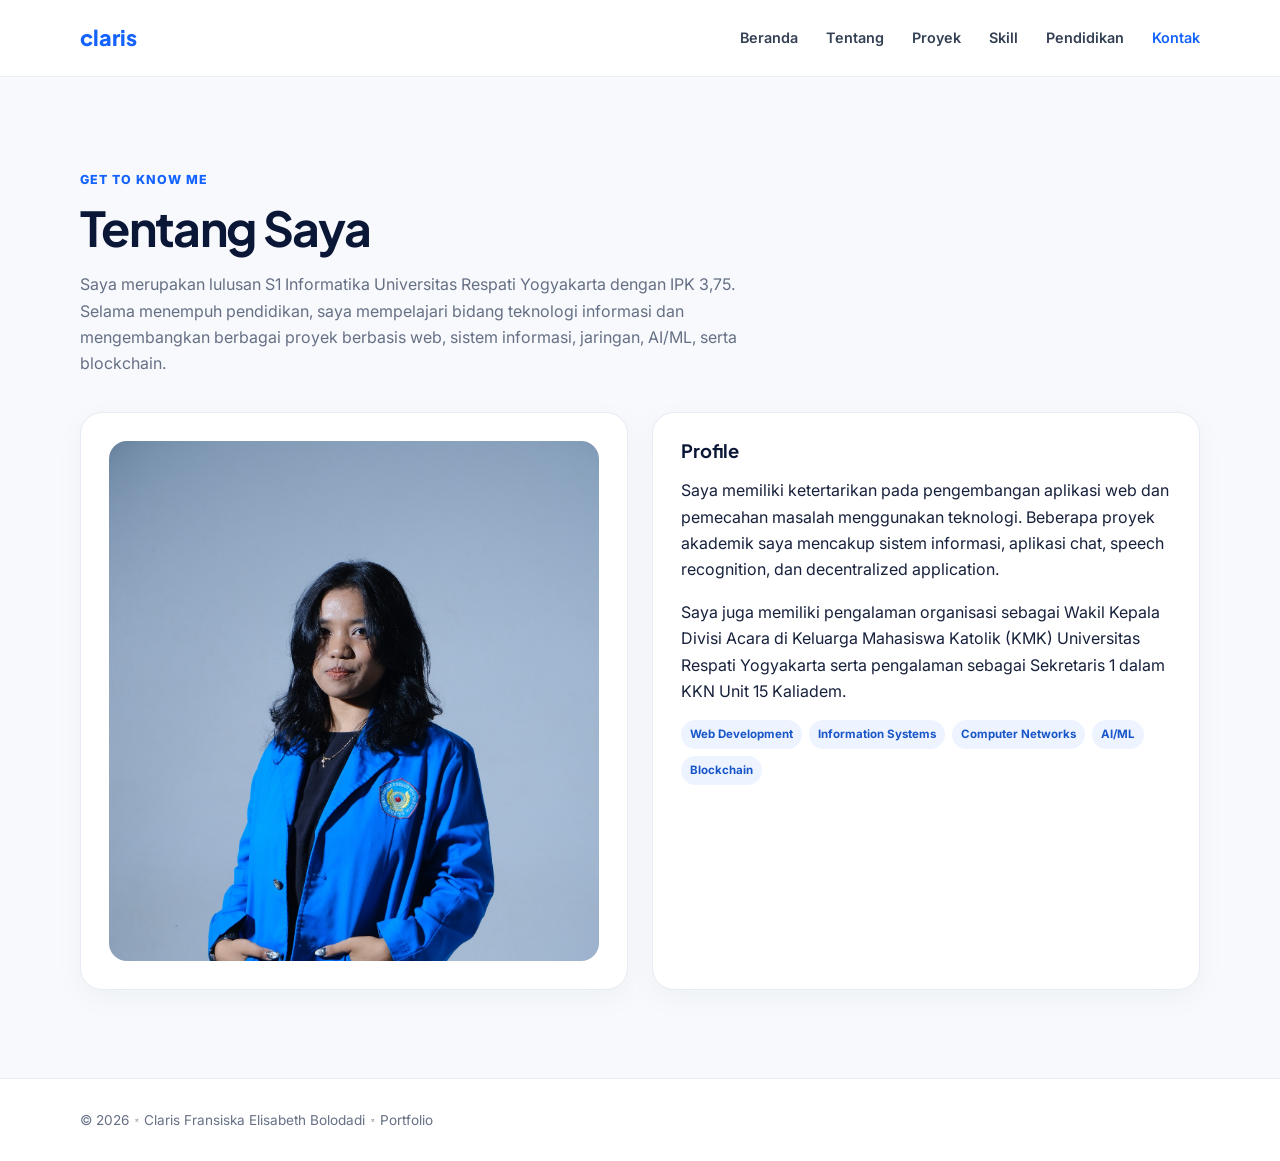
==== about.html @ 2f351048 "Update about.html" ====
<!doctype html><html lang="id"><head><meta charset="utf-8"><meta name="viewport" content="width=device-width,initial-scale=1">
<title>About | Claris</title><meta name="description" content="Portfolio Claris Fransiska Elisabeth Bolodadi — Informatics Graduate, Web Development & IT.">
<link rel="stylesheet" href="css/style.css"></head><body><nav class="nav"><div class="container nav-inner">
<a class="logo" href="index.html">claris<span></a>
<button class="menu" aria-label="Menu">☰</button>
<div class="nav-links"><a class="" href="index.html">Beranda</a><a class="" href="about.html">Tentang</a><a class="" href="projects.html">Proyek</a><a class="" href="skills.html">Skill</a><a class="" href="education.html">Pendidikan</a><a class="active" href="contact.html">Kontak</a></div>
</div></nav>

<main><section class="section"><div class="container">
<div class="section-head"><div class="eyebrow">Get to know me</div><h2>Tentang Saya</h2>
<p>Saya merupakan lulusan S1 Informatika Universitas Respati Yogyakarta dengan IPK 3,75. Selama menempuh pendidikan, saya mempelajari bidang teknologi informasi dan mengembangkan berbagai proyek berbasis web, sistem informasi, jaringan, AI/ML, serta blockchain.</p></div>
<div class="two-col">
<div class="panel"><img src="assets/profile.jpg" alt="Claris" style="width:100%;height:520px;object-fit:cover;object-position:center top;border-radius:18px"></div>
<div class="panel"><h3>Profile</h3><p>Saya memiliki ketertarikan pada pengembangan aplikasi web dan pemecahan masalah menggunakan teknologi. Beberapa proyek akademik saya mencakup sistem informasi, aplikasi chat, speech recognition, dan decentralized application.</p>
<p>Saya juga memiliki pengalaman organisasi sebagai Wakil Kepala Divisi Acara di Keluarga Mahasiswa Katolik (KMK) Universitas Respati Yogyakarta serta pengalaman sebagai Sekretaris 1 dalam KKN Unit 15 Kaliadem.</p>
<div class="tags"><span class="tag">Web Development</span><span class="tag">Information Systems</span><span class="tag">Computer Networks</span><span class="tag">AI/ML</span><span class="tag">Blockchain</span></div></div>
</div></div></section></main><footer><div class="container">© 2026 ༝ Claris Fransiska Elisabeth Bolodadi ༝ Portfolio</div></footer><script src="js/main.js"></script></body></html>
---- css/style.css ----
@import url('https://fonts.googleapis.com/css2?family=Inter:wght@400;500;600;700;800&family=Plus+Jakarta+Sans:wght@600;700;800&display=swap');

:root{
  --navy:#0b1736; --blue:#1463ff; --blue2:#0b8cff; --ink:#17213c;
  --muted:#667085; --line:#e7ebf3; --bg:#f7f9fc; --white:#fff;
  --shadow:0 18px 50px rgba(18,39,86,.10); --radius:22px;
}
*{box-sizing:border-box}
html{scroll-behavior:smooth}
body{margin:0;font-family:Inter,system-ui,sans-serif;color:var(--ink);background:var(--bg);line-height:1.65}
a{text-decoration:none;color:inherit}
img{max-width:100%;display:block}
.container{width:min(1120px,92%);margin:auto}
.nav{position:sticky;top:0;z-index:20;background:rgba(255,255,255,.92);backdrop-filter:blur(16px);border-bottom:1px solid rgba(231,235,243,.9)}
.nav-inner{height:76px;display:flex;align-items:center;justify-content:space-between}
.logo{font-family:"Plus Jakarta Sans";font-size:1.35rem;font-weight:800;color:var(--blue)}
.logo span{color:var(--navy)}
.nav-links{display:flex;gap:28px;align-items:center;font-size:.9rem;font-weight:600}
.nav-links a{color:#344054}.nav-links a:hover,.nav-links a.active{color:var(--blue)}
.menu{display:none;border:0;background:none;font-size:1.5rem}
.hero{padding:86px 0 70px;background:linear-gradient(180deg,#fff 0%,#f7f9fc 100%)}
.hero-grid{display:grid;grid-template-columns:1.05fr .95fr;gap:55px;align-items:center}
.eyebrow{display:inline-flex;align-items:center;gap:8px;color:var(--blue);font-size:.78rem;font-weight:800;letter-spacing:.08em;text-transform:uppercase}
.dot{width:8px;height:8px;background:var(--blue);border-radius:50%}
h1,h2,h3{font-family:"Plus Jakarta Sans";line-height:1.12;color:var(--navy)}
h1{font-size:clamp(2.8rem,6vw,5.3rem);margin:18px 0 20px;letter-spacing:-.055em}
h2{font-size:clamp(2rem,4vw,3rem);margin:10px 0 16px;letter-spacing:-.035em}
h3{font-size:1.15rem;margin:0 0 9px}
.hero p{font-size:1.08rem;color:var(--muted);max-width:650px}
.blue{color:var(--blue)}
.actions{display:flex;gap:12px;flex-wrap:wrap;margin:28px 0}
.btn{display:inline-flex;align-items:center;justify-content:center;gap:8px;padding:13px 19px;border-radius:13px;font-weight:700;font-size:.9rem;border:1px solid var(--line);background:#fff}
.btn.primary{background:var(--blue);color:#fff;border-color:var(--blue);box-shadow:0 12px 28px rgba(20,99,255,.22)}
.btn:hover{transform:translateY(-1px)}
.socials{display:flex;gap:12px;margin-top:22px}.socials a{width:40px;height:40px;border:1px solid var(--line);border-radius:50%;display:grid;place-items:center;background:#fff;font-size:.82rem;font-weight:800}
.hero-photo{position:relative;display:flex;justify-content:center}
.photo-wrap{width:min(430px,90%);height:560px;border-radius:34px;overflow:hidden;background:#dfe9f7;box-shadow:var(--shadow);position:relative}
.photo-wrap:after{content:"";position:absolute;inset:0;background:linear-gradient(180deg,transparent 55%,rgba(11,23,54,.08));pointer-events:none}
.photo-wrap img{width:100%;height:100%;object-fit:cover;object-position:center top}
.statbar{display:grid;grid-template-columns:repeat(3,1fr);gap:1px;margin-top:55px;border-top:1px solid var(--line);border-bottom:1px solid var(--line)}
.stat{padding:24px 12px;text-align:center;background:#fff}.stat strong{display:block;font:800 1.8rem "Plus Jakarta Sans";color:var(--navy)}.stat span{color:var(--muted);font-size:.82rem}
.section{padding:88px 0}.section.alt{background:#fff}
.section-head{max-width:700px;margin-bottom:35px}.section-head p{color:var(--muted)}
.cards{display:grid;grid-template-columns:repeat(3,1fr);gap:20px}
.card{background:#fff;border:1px solid var(--line);border-radius:var(--radius);overflow:hidden;box-shadow:0 8px 30px rgba(18,39,86,.05)}
.card-media{aspect-ratio:16/10;background:#eaf0f9;overflow:hidden}.card-media img{width:100%;height:100%;object-fit:cover;object-position:center top}
.card-body{padding:22px}.card-body p{font-size:.9rem;color:var(--muted);margin:0 0 16px}
.tags{display:flex;gap:7px;flex-wrap:wrap;margin:12px 0 18px}.tag{padding:5px 9px;border-radius:999px;background:#eef4ff;color:#1856c9;font-size:.72rem;font-weight:700}
.card-links{display:flex;gap:8px;flex-wrap:wrap}.small-btn{font-size:.78rem;padding:9px 11px;border-radius:10px;border:1px solid var(--line);font-weight:700}.small-btn.primary{background:var(--blue);color:#fff;border-color:var(--blue)}
.two-col{display:grid;grid-template-columns:1fr 1fr;gap:24px}.panel{background:#fff;border:1px solid var(--line);border-radius:var(--radius);padding:28px;box-shadow:0 8px 30px rgba(18,39,86,.04)}
.list{display:grid;gap:14px}.list-item{display:flex;gap:14px;padding:16px 0;border-bottom:1px solid var(--line)}.list-item:last-child{border-bottom:0}.icon{width:42px;height:42px;border-radius:12px;background:#eef4ff;color:var(--blue);display:grid;place-items:center;font-weight:800;flex:none}
.timeline{position:relative;padding-left:28px}.timeline:before{content:"";position:absolute;left:7px;top:8px;bottom:8px;width:2px;background:#dce5f7}.timeline-item{position:relative;padding:0 0 30px}.timeline-item:before{content:"";position:absolute;left:-26px;top:7px;width:10px;height:10px;border-radius:50%;background:var(--blue);box-shadow:0 0 0 5px #e8f0ff}.timeline-item:last-child{padding-bottom:0}.date{color:var(--blue);font-size:.78rem;font-weight:800;text-transform:uppercase;letter-spacing:.05em}
.skills{display:grid;grid-template-columns:repeat(3,1fr);gap:14px}.skill{padding:17px;background:#fff;border:1px solid var(--line);border-radius:15px;font-weight:700}.skill small{display:block;color:var(--muted);font-weight:500;margin-top:4px}
.project-hero{padding:70px 0 40px}.project-layout{display:grid;grid-template-columns:1.35fr .65fr;gap:28px}.project-cover{background:#fff;border:1px solid var(--line);border-radius:var(--radius);overflow:hidden}.project-cover img{width:100%;height:auto}.info-box{background:#fff;border:1px solid var(--line);border-radius:var(--radius);padding:24px;height:max-content;position:sticky;top:100px}.info-row{padding:13px 0;border-bottom:1px solid var(--line)}.info-row:last-child{border-bottom:0}.info-row small{display:block;color:var(--muted);font-size:.72rem;font-weight:800;text-transform:uppercase}.info-row a{color:var(--blue);font-weight:700;word-break:break-word}
.contact-box{display:grid;grid-template-columns:1fr 1fr;gap:20px}.contact-item{padding:22px;border:1px solid var(--line);border-radius:18px;background:#fff}.contact-item strong{display:block;margin-bottom:5px}.contact-item span{color:var(--muted);font-size:.9rem;word-break:break-word}
footer{padding:30px 0;border-top:1px solid var(--line);background:#fff;color:var(--muted);font-size:.85rem}
.back{display:inline-flex;align-items:center;gap:7px;color:var(--blue);font-weight:700;font-size:.85rem;margin-bottom:22px}
@media(max-width:850px){.nav-links{display:none}.menu{display:block}.hero-grid,.project-layout,.two-col,.contact-box{grid-template-columns:1fr}.hero{padding-top:55px}.photo-wrap{height:480px}.cards,.skills{grid-template-columns:1fr 1fr}.info-box{position:static}}
@media(max-width:560px){.container{width:min(94%,1120px)}.cards,.skills{grid-template-columns:1fr}.section{padding:65px 0}.nav-inner{height:68px}.hero h1{font-size:2.65rem}.photo-wrap{height:430px}.statbar{grid-template-columns:1fr}.stat{border-bottom:1px solid var(--line)}}
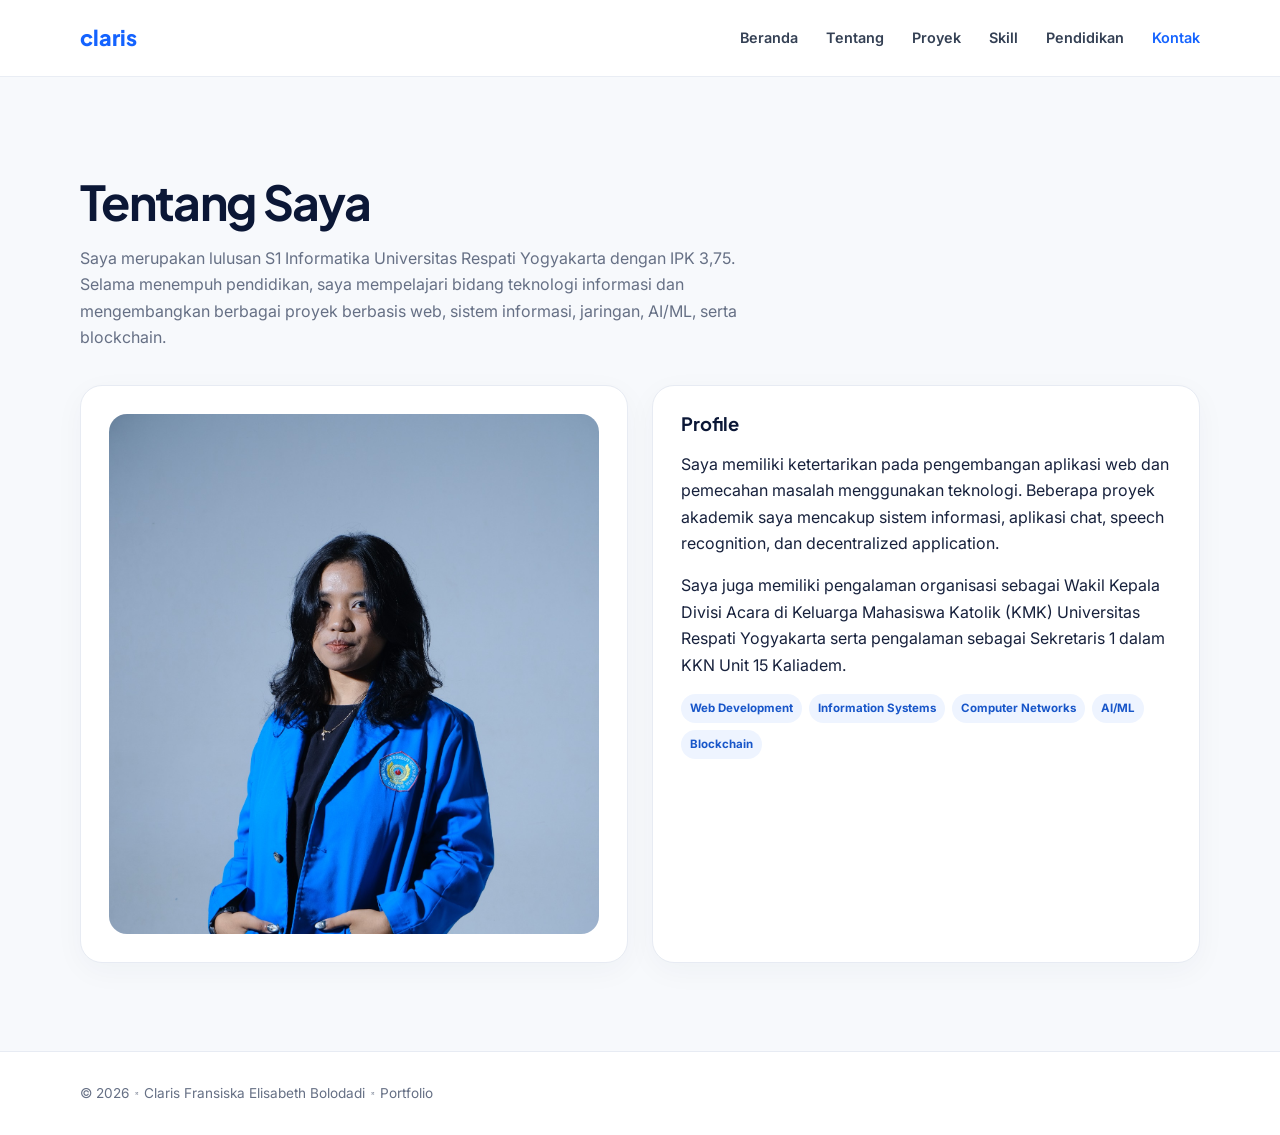
==== commit 4c0d9152: "Update about.html" ====
--- a/about.html
+++ b/about.html
@@ -1,5 +1,5 @@
 <!doctype html><html lang="id"><head><meta charset="utf-8"><meta name="viewport" content="width=device-width,initial-scale=1">
-<title>About | Claris</title><meta name="description" content="Portfolio Claris Fransiska Elisabeth Bolodadi — Informatics Graduate, Web Development & IT.">
+<title>Tentang Saya | Claris</title><meta name="description" content="Portfolio Claris Fransiska Elisabeth Bolodadi — Informatics Graduate, Web Development & IT.">
 <link rel="stylesheet" href="css/style.css"></head><body><nav class="nav"><div class="container nav-inner">
 <a class="logo" href="index.html">claris<span></a>
 <button class="menu" aria-label="Menu">☰</button>
@@ -7,7 +7,7 @@
 </div></nav>
 
 <main><section class="section"><div class="container">
-<div class="section-head"><div class="eyebrow">Get to know me</div><h2>Tentang Saya</h2>
+<div class="section-head"><h2>Tentang Saya</h2>
 <p>Saya merupakan lulusan S1 Informatika Universitas Respati Yogyakarta dengan IPK 3,75. Selama menempuh pendidikan, saya mempelajari bidang teknologi informasi dan mengembangkan berbagai proyek berbasis web, sistem informasi, jaringan, AI/ML, serta blockchain.</p></div>
 <div class="two-col">
 <div class="panel"><img src="assets/profile.jpg" alt="Claris" style="width:100%;height:520px;object-fit:cover;object-position:center top;border-radius:18px"></div>
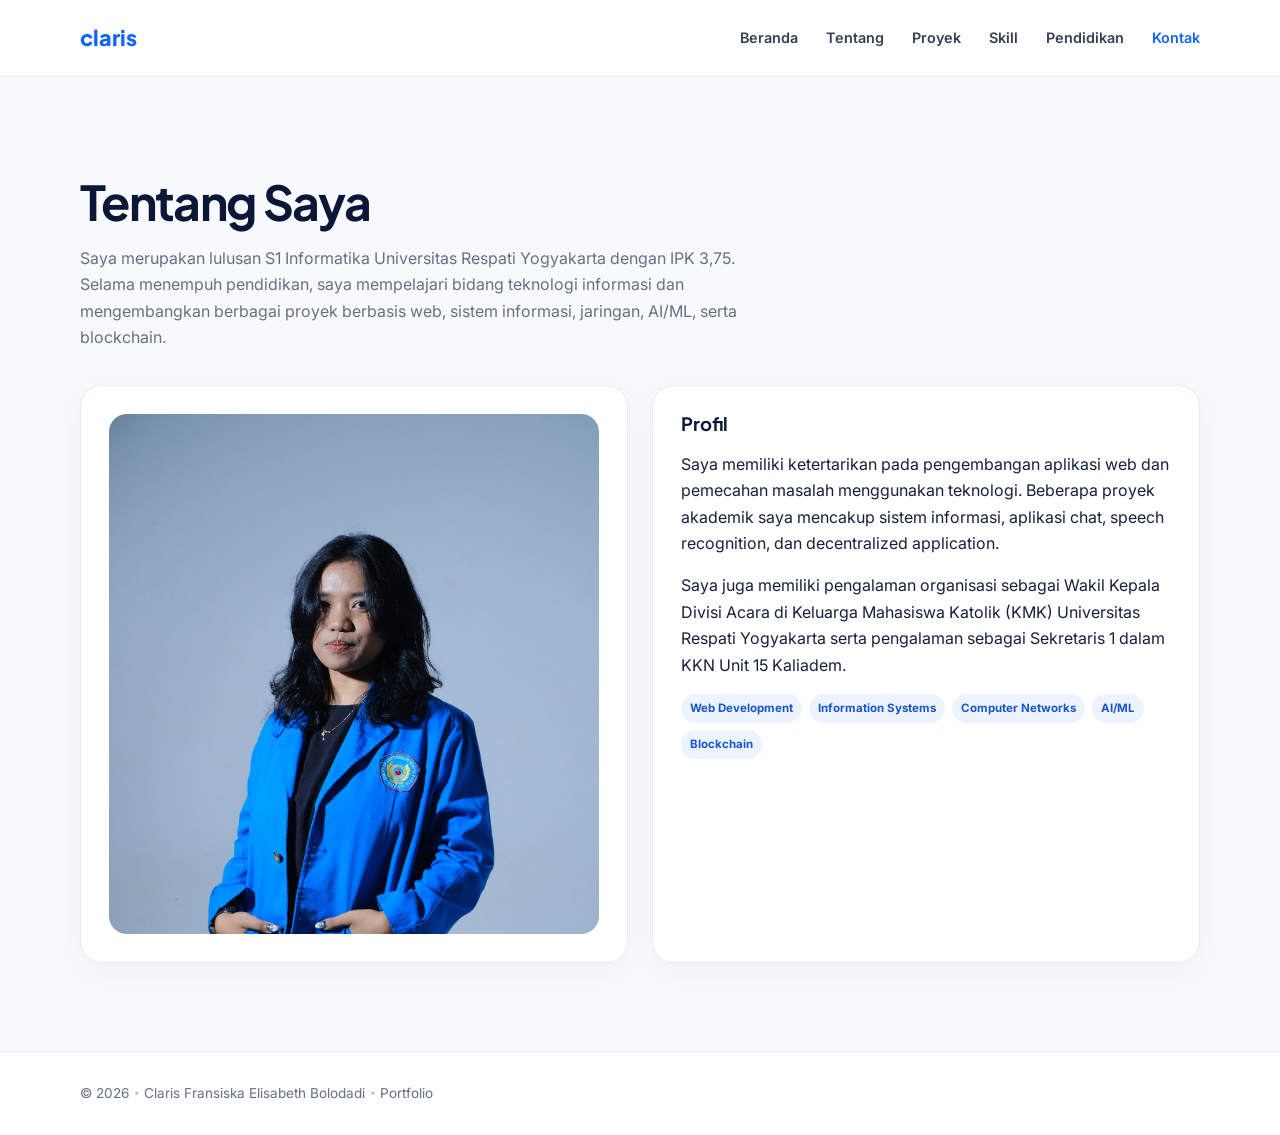
==== commit cbd57c8f: "Update about.html" ====
--- a/about.html
+++ b/about.html
@@ -11,7 +11,7 @@
 <p>Saya merupakan lulusan S1 Informatika Universitas Respati Yogyakarta dengan IPK 3,75. Selama menempuh pendidikan, saya mempelajari bidang teknologi informasi dan mengembangkan berbagai proyek berbasis web, sistem informasi, jaringan, AI/ML, serta blockchain.</p></div>
 <div class="two-col">
 <div class="panel"><img src="assets/profile.jpg" alt="Claris" style="width:100%;height:520px;object-fit:cover;object-position:center top;border-radius:18px"></div>
-<div class="panel"><h3>Profile</h3><p>Saya memiliki ketertarikan pada pengembangan aplikasi web dan pemecahan masalah menggunakan teknologi. Beberapa proyek akademik saya mencakup sistem informasi, aplikasi chat, speech recognition, dan decentralized application.</p>
+<div class="panel"><h3>Profil</h3><p>Saya memiliki ketertarikan pada pengembangan aplikasi web dan pemecahan masalah menggunakan teknologi. Beberapa proyek akademik saya mencakup sistem informasi, aplikasi chat, speech recognition, dan decentralized application.</p>
 <p>Saya juga memiliki pengalaman organisasi sebagai Wakil Kepala Divisi Acara di Keluarga Mahasiswa Katolik (KMK) Universitas Respati Yogyakarta serta pengalaman sebagai Sekretaris 1 dalam KKN Unit 15 Kaliadem.</p>
 <div class="tags"><span class="tag">Web Development</span><span class="tag">Information Systems</span><span class="tag">Computer Networks</span><span class="tag">AI/ML</span><span class="tag">Blockchain</span></div></div>
 </div></div></section></main><footer><div class="container">© 2026 ༝ Claris Fransiska Elisabeth Bolodadi ༝ Portfolio</div></footer><script src="js/main.js"></script></body></html>
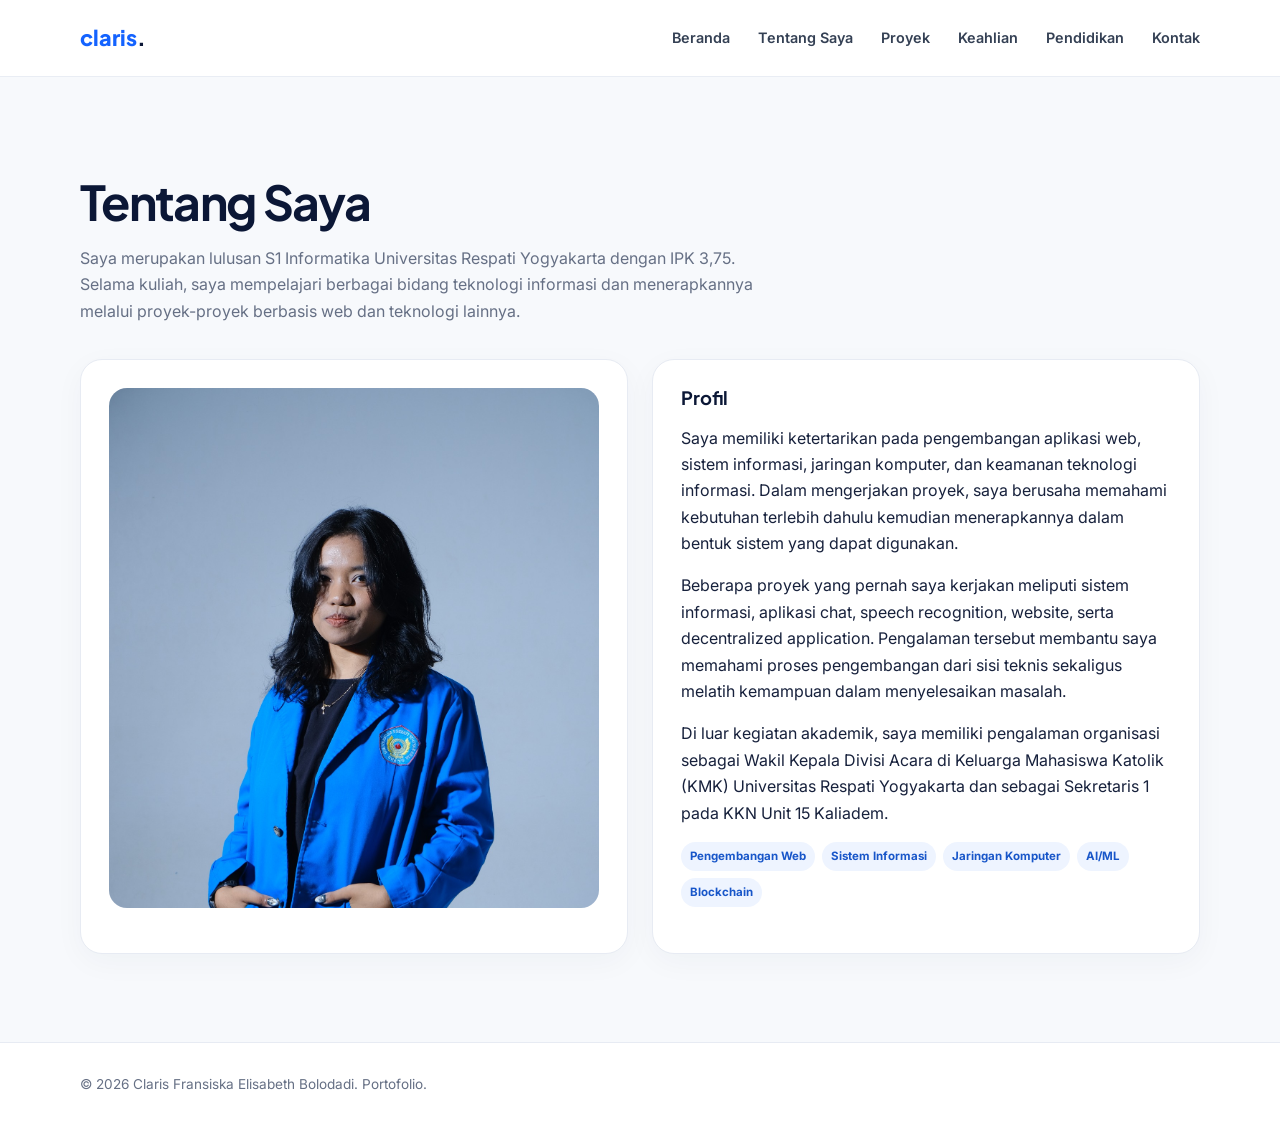
==== commit 1e3c81c6: "Add files via upload" ====
--- a/about.html
+++ b/about.html
@@ -1,17 +1 @@
-<!doctype html><html lang="id"><head><meta charset="utf-8"><meta name="viewport" content="width=device-width,initial-scale=1">
-<title>Tentang Saya | Claris</title><meta name="description" content="Portfolio Claris Fransiska Elisabeth Bolodadi — Informatics Graduate, Web Development & IT.">
-<link rel="stylesheet" href="css/style.css"></head><body><nav class="nav"><div class="container nav-inner">
-<a class="logo" href="index.html">claris<span></a>
-<button class="menu" aria-label="Menu">☰</button>
-<div class="nav-links"><a class="" href="index.html">Beranda</a><a class="" href="about.html">Tentang</a><a class="" href="projects.html">Proyek</a><a class="" href="skills.html">Skill</a><a class="" href="education.html">Pendidikan</a><a class="active" href="contact.html">Kontak</a></div>
-</div></nav>
-
-<main><section class="section"><div class="container">
-<div class="section-head"><h2>Tentang Saya</h2>
-<p>Saya merupakan lulusan S1 Informatika Universitas Respati Yogyakarta dengan IPK 3,75. Selama menempuh pendidikan, saya mempelajari bidang teknologi informasi dan mengembangkan berbagai proyek berbasis web, sistem informasi, jaringan, AI/ML, serta blockchain.</p></div>
-<div class="two-col">
-<div class="panel"><img src="assets/profile.jpg" alt="Claris" style="width:100%;height:520px;object-fit:cover;object-position:center top;border-radius:18px"></div>
-<div class="panel"><h3>Profil</h3><p>Saya memiliki ketertarikan pada pengembangan aplikasi web dan pemecahan masalah menggunakan teknologi. Beberapa proyek akademik saya mencakup sistem informasi, aplikasi chat, speech recognition, dan decentralized application.</p>
-<p>Saya juga memiliki pengalaman organisasi sebagai Wakil Kepala Divisi Acara di Keluarga Mahasiswa Katolik (KMK) Universitas Respati Yogyakarta serta pengalaman sebagai Sekretaris 1 dalam KKN Unit 15 Kaliadem.</p>
-<div class="tags"><span class="tag">Web Development</span><span class="tag">Information Systems</span><span class="tag">Computer Networks</span><span class="tag">AI/ML</span><span class="tag">Blockchain</span></div></div>
-</div></div></section></main><footer><div class="container">© 2026 ༝ Claris Fransiska Elisabeth Bolodadi ༝ Portfolio</div></footer><script src="js/main.js"></script></body></html>
+<!doctype html><html lang="id"><head><meta charset="utf-8"><meta name="viewport" content="width=device-width, initial-scale=1"><title>Tentang Saya | Claris</title><meta name="description" content="Portofolio Claris Fransiska Elisabeth Bolodadi — lulusan Informatika dengan minat pada pengembangan web dan teknologi informasi."><link rel="stylesheet" href="css/style.css"></head><body><nav class="nav"><div class="container nav-inner"><a class="logo" href="index.html">claris<span>.</span></a><button class="menu" aria-label="Menu">☰</button><div class="nav-links"><a href="index.html">Beranda</a><a href="about.html">Tentang Saya</a><a href="projects.html">Proyek</a><a href="skills.html">Keahlian</a><a href="education.html">Pendidikan</a><a href="contact.html">Kontak</a></div></div></nav><main><section class="section"><div class="container"><div class="section-head"><h2>Tentang Saya</h2><p>Saya merupakan lulusan S1 Informatika Universitas Respati Yogyakarta dengan IPK 3,75. Selama kuliah, saya mempelajari berbagai bidang teknologi informasi dan menerapkannya melalui proyek-proyek berbasis web dan teknologi lainnya.</p></div><div class="two-col"><div class="panel"><img src="assets/profile.jpg" alt="Claris Fransiska Elisabeth Bolodadi" style="width:100%;height:520px;object-fit:cover;object-position:center top;border-radius:18px"></div><div class="panel"><h3>Profil</h3><p>Saya memiliki ketertarikan pada pengembangan aplikasi web, sistem informasi, jaringan komputer, dan keamanan teknologi informasi. Dalam mengerjakan proyek, saya berusaha memahami kebutuhan terlebih dahulu kemudian menerapkannya dalam bentuk sistem yang dapat digunakan.</p><p>Beberapa proyek yang pernah saya kerjakan meliputi sistem informasi, aplikasi chat, speech recognition, website, serta decentralized application. Pengalaman tersebut membantu saya memahami proses pengembangan dari sisi teknis sekaligus melatih kemampuan dalam menyelesaikan masalah.</p><p>Di luar kegiatan akademik, saya memiliki pengalaman organisasi sebagai Wakil Kepala Divisi Acara di Keluarga Mahasiswa Katolik (KMK) Universitas Respati Yogyakarta dan sebagai Sekretaris 1 pada KKN Unit 15 Kaliadem.</p><div class="tags"><span class="tag">Pengembangan Web</span><span class="tag">Sistem Informasi</span><span class="tag">Jaringan Komputer</span><span class="tag">AI/ML</span><span class="tag">Blockchain</span></div></div></div></div></section></main><footer><div class="container">© 2026 Claris Fransiska Elisabeth Bolodadi. Portofolio.</div></footer><script src="js/main.js"></script></body></html>
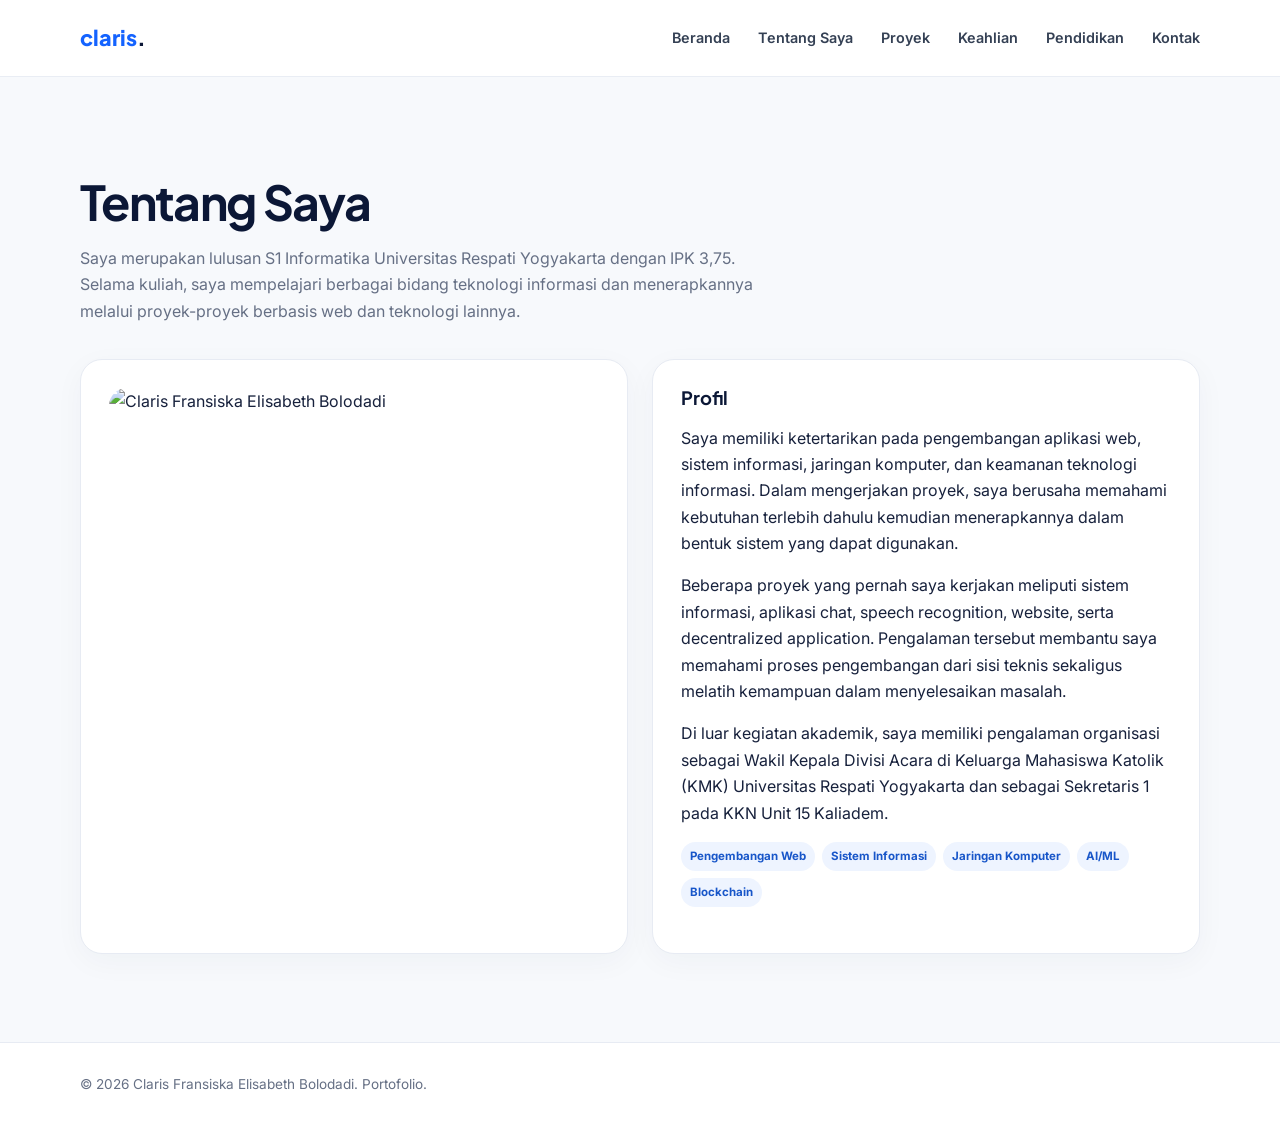
==== commit 2d7713fa: "Fix profile image source filename typo" ====
--- a/about.html
+++ b/about.html
@@ -1 +1,168 @@
-<!doctype html><html lang="id"><head><meta charset="utf-8"><meta name="viewport" content="width=device-width, initial-scale=1"><title>Tentang Saya | Claris</title><meta name="description" content="Portofolio Claris Fransiska Elisabeth Bolodadi — lulusan Informatika dengan minat pada pengembangan web dan teknologi informasi."><link rel="stylesheet" href="css/style.css"></head><body><nav class="nav"><div class="container nav-inner"><a class="logo" href="index.html">claris<span>.</span></a><button class="menu" aria-label="Menu">☰</button><div class="nav-links"><a href="index.html">Beranda</a><a href="about.html">Tentang Saya</a><a href="projects.html">Proyek</a><a href="skills.html">Keahlian</a><a href="education.html">Pendidikan</a><a href="contact.html">Kontak</a></div></div></nav><main><section class="section"><div class="container"><div class="section-head"><h2>Tentang Saya</h2><p>Saya merupakan lulusan S1 Informatika Universitas Respati Yogyakarta dengan IPK 3,75. Selama kuliah, saya mempelajari berbagai bidang teknologi informasi dan menerapkannya melalui proyek-proyek berbasis web dan teknologi lainnya.</p></div><div class="two-col"><div class="panel"><img src="assets/profile.jpg" alt="Claris Fransiska Elisabeth Bolodadi" style="width:100%;height:520px;object-fit:cover;object-position:center top;border-radius:18px"></div><div class="panel"><h3>Profil</h3><p>Saya memiliki ketertarikan pada pengembangan aplikasi web, sistem informasi, jaringan komputer, dan keamanan teknologi informasi. Dalam mengerjakan proyek, saya berusaha memahami kebutuhan terlebih dahulu kemudian menerapkannya dalam bentuk sistem yang dapat digunakan.</p><p>Beberapa proyek yang pernah saya kerjakan meliputi sistem informasi, aplikasi chat, speech recognition, website, serta decentralized application. Pengalaman tersebut membantu saya memahami proses pengembangan dari sisi teknis sekaligus melatih kemampuan dalam menyelesaikan masalah.</p><p>Di luar kegiatan akademik, saya memiliki pengalaman organisasi sebagai Wakil Kepala Divisi Acara di Keluarga Mahasiswa Katolik (KMK) Universitas Respati Yogyakarta dan sebagai Sekretaris 1 pada KKN Unit 15 Kaliadem.</p><div class="tags"><span class="tag">Pengembangan Web</span><span class="tag">Sistem Informasi</span><span class="tag">Jaringan Komputer</span><span class="tag">AI/ML</span><span class="tag">Blockchain</span></div></div></div></div></section></main><footer><div class="container">© 2026 Claris Fransiska Elisabeth Bolodadi. Portofolio.</div></footer><script src="js/main.js"></script></body></html>+<!doctype html>
+<html lang="id">
+
+<head>
+    <meta charset="utf-8">
+    <meta name="viewport" content="width=device-width, initial-scale=1">
+
+    <title>Tentang Saya | Claris</title>
+
+    <meta
+        name="description"
+        content="Portofolio Claris Fransiska Elisabeth Bolodadi — lulusan Informatika dengan minat pada pengembangan web dan teknologi informasi."
+    >
+
+    <link rel="stylesheet" href="css/style.css">
+</head>
+
+<body>
+
+    <!-- Navigation -->
+    <nav class="nav">
+        <div class="container nav-inner">
+
+            <a class="logo" href="index.html">
+                claris<span>.</span>
+            </a>
+
+            <button class="menu" aria-label="Menu">
+                ☰
+            </button>
+
+            <div class="nav-links">
+                <a href="index.html">Beranda</a>
+                <a href="about.html">Tentang Saya</a>
+                <a href="projects.html">Proyek</a>
+                <a href="skills.html">Keahlian</a>
+                <a href="education.html">Pendidikan</a>
+                <a href="contact.html">Kontak</a>
+            </div>
+
+        </div>
+    </nav>
+
+
+    <main>
+
+        <!-- About Section -->
+        <section class="section">
+
+            <div class="container">
+
+                <div class="section-head">
+
+                    <h2>Tentang Saya</h2>
+
+                    <p>
+                        Saya merupakan lulusan S1 Informatika Universitas Respati
+                        Yogyakarta dengan IPK 3,75. Selama kuliah, saya mempelajari
+                        berbagai bidang teknologi informasi dan menerapkannya
+                        melalui proyek-proyek berbasis web dan teknologi lainnya.
+                    </p>
+
+                </div>
+
+
+                <div class="two-col">
+
+
+                    <!-- Profile Photo -->
+                    <div class="panel">
+
+                        <img
+                            src="assets/profil.jpg"
+                            alt="Claris Fransiska Elisabeth Bolodadi"
+                            style="
+                                width: 100%;
+                                height: 520px;
+                                object-fit: cover;
+                                object-position: center top;
+                                border-radius: 18px;
+                            "
+                        >
+
+                    </div>
+
+
+                    <!-- Profile Description -->
+                    <div class="panel">
+
+                        <h3>Profil</h3>
+
+                        <p>
+                            Saya memiliki ketertarikan pada pengembangan aplikasi
+                            web, sistem informasi, jaringan komputer, dan keamanan
+                            teknologi informasi. Dalam mengerjakan proyek, saya
+                            berusaha memahami kebutuhan terlebih dahulu kemudian
+                            menerapkannya dalam bentuk sistem yang dapat digunakan.
+                        </p>
+
+                        <p>
+                            Beberapa proyek yang pernah saya kerjakan meliputi
+                            sistem informasi, aplikasi chat, speech recognition,
+                            website, serta decentralized application. Pengalaman
+                            tersebut membantu saya memahami proses pengembangan
+                            dari sisi teknis sekaligus melatih kemampuan dalam
+                            menyelesaikan masalah.
+                        </p>
+
+                        <p>
+                            Di luar kegiatan akademik, saya memiliki pengalaman
+                            organisasi sebagai Wakil Kepala Divisi Acara di
+                            Keluarga Mahasiswa Katolik (KMK) Universitas Respati
+                            Yogyakarta dan sebagai Sekretaris 1 pada KKN Unit 15
+                            Kaliadem.
+                        </p>
+
+
+                        <!-- Skills Tags -->
+                        <div class="tags">
+
+                            <span class="tag">
+                                Pengembangan Web
+                            </span>
+
+                            <span class="tag">
+                                Sistem Informasi
+                            </span>
+
+                            <span class="tag">
+                                Jaringan Komputer
+                            </span>
+
+                            <span class="tag">
+                                AI/ML
+                            </span>
+
+                            <span class="tag">
+                                Blockchain
+                            </span>
+
+                        </div>
+
+                    </div>
+
+                </div>
+
+            </div>
+
+        </section>
+
+    </main>
+
+
+    <!-- Footer -->
+    <footer>
+
+        <div class="container">
+            © 2026 Claris Fransiska Elisabeth Bolodadi. Portofolio.
+        </div>
+
+    </footer>
+
+
+    <script src="js/main.js"></script>
+
+</body>
+
+</html>
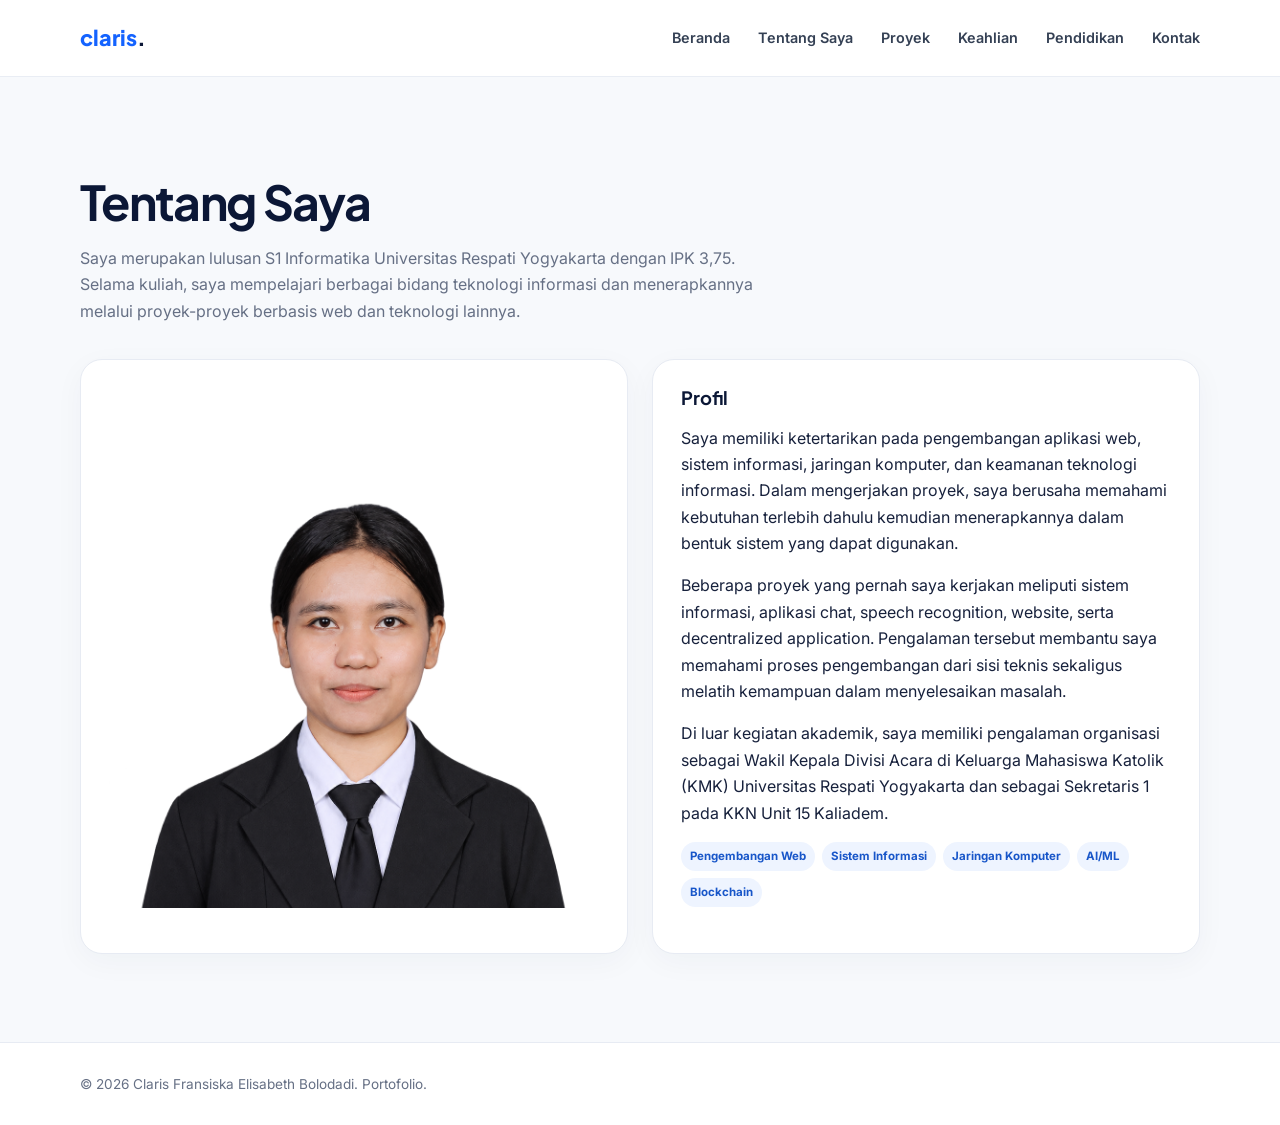
==== commit b04c0013: "Change profile photo format from JPG to PNG" ====
--- a/about.html
+++ b/about.html
@@ -70,7 +70,7 @@
                     <div class="panel">
 
                         <img
-                            src="assets/profil.jpg"
+                            src="assets/profil.png"
                             alt="Claris Fransiska Elisabeth Bolodadi"
                             style="
                                 width: 100%;
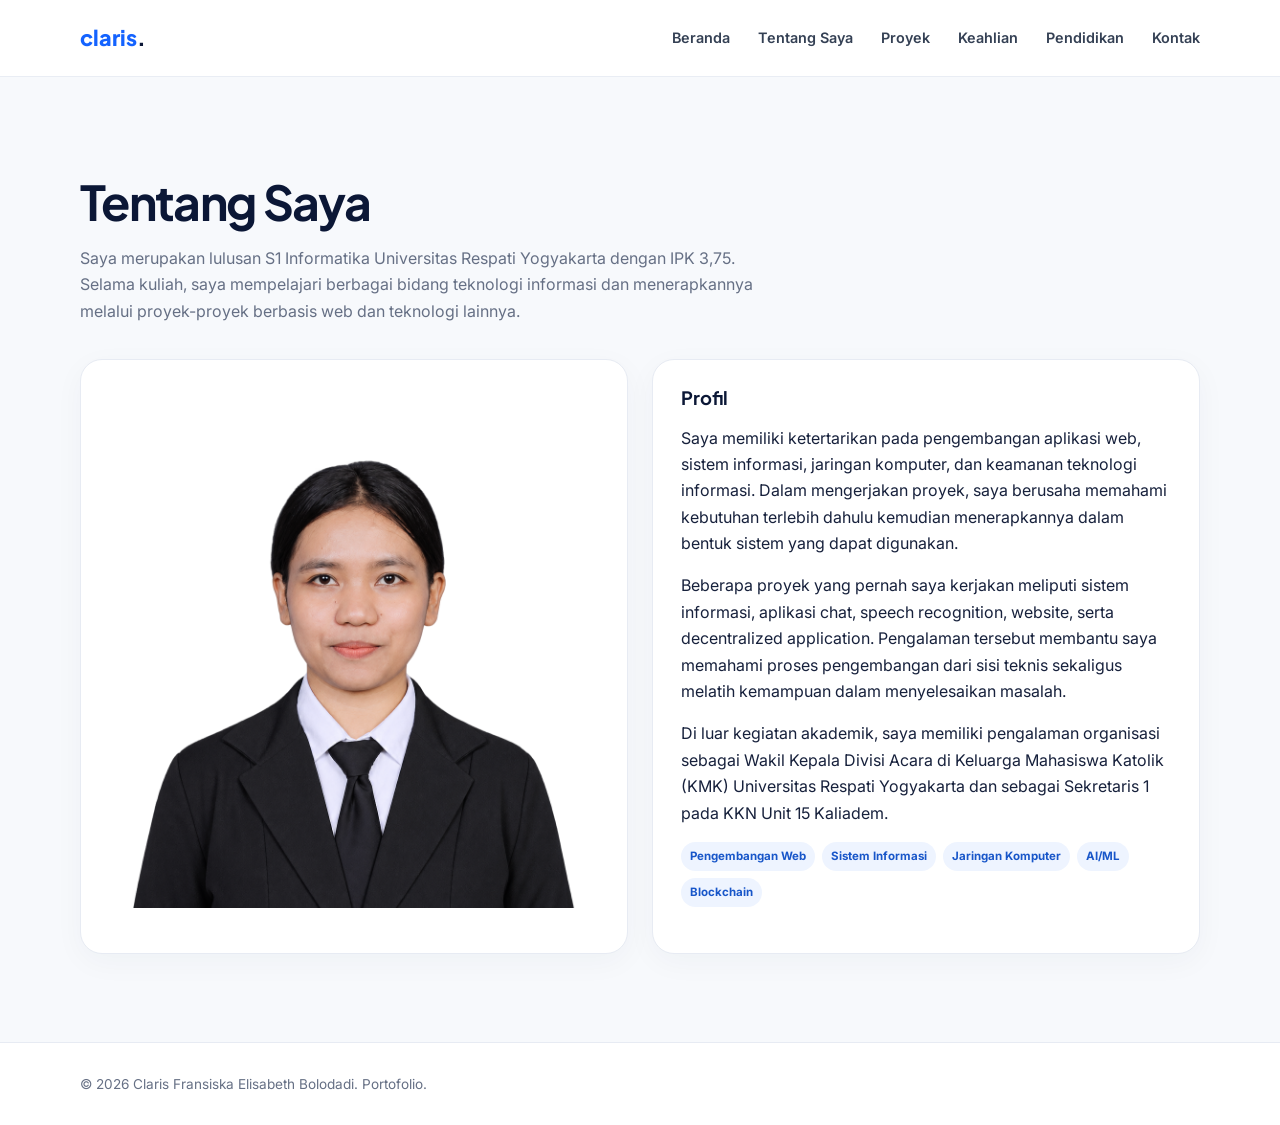
==== commit 58a297fd: "Update about.html" ====
--- a/about.html
+++ b/about.html
@@ -76,7 +76,7 @@
                                 width: 100%;
                                 height: 520px;
                                 object-fit: cover;
-                                object-position: center top;
+                                object-position: center 20%;
                                 border-radius: 18px;
                             "
                         >
